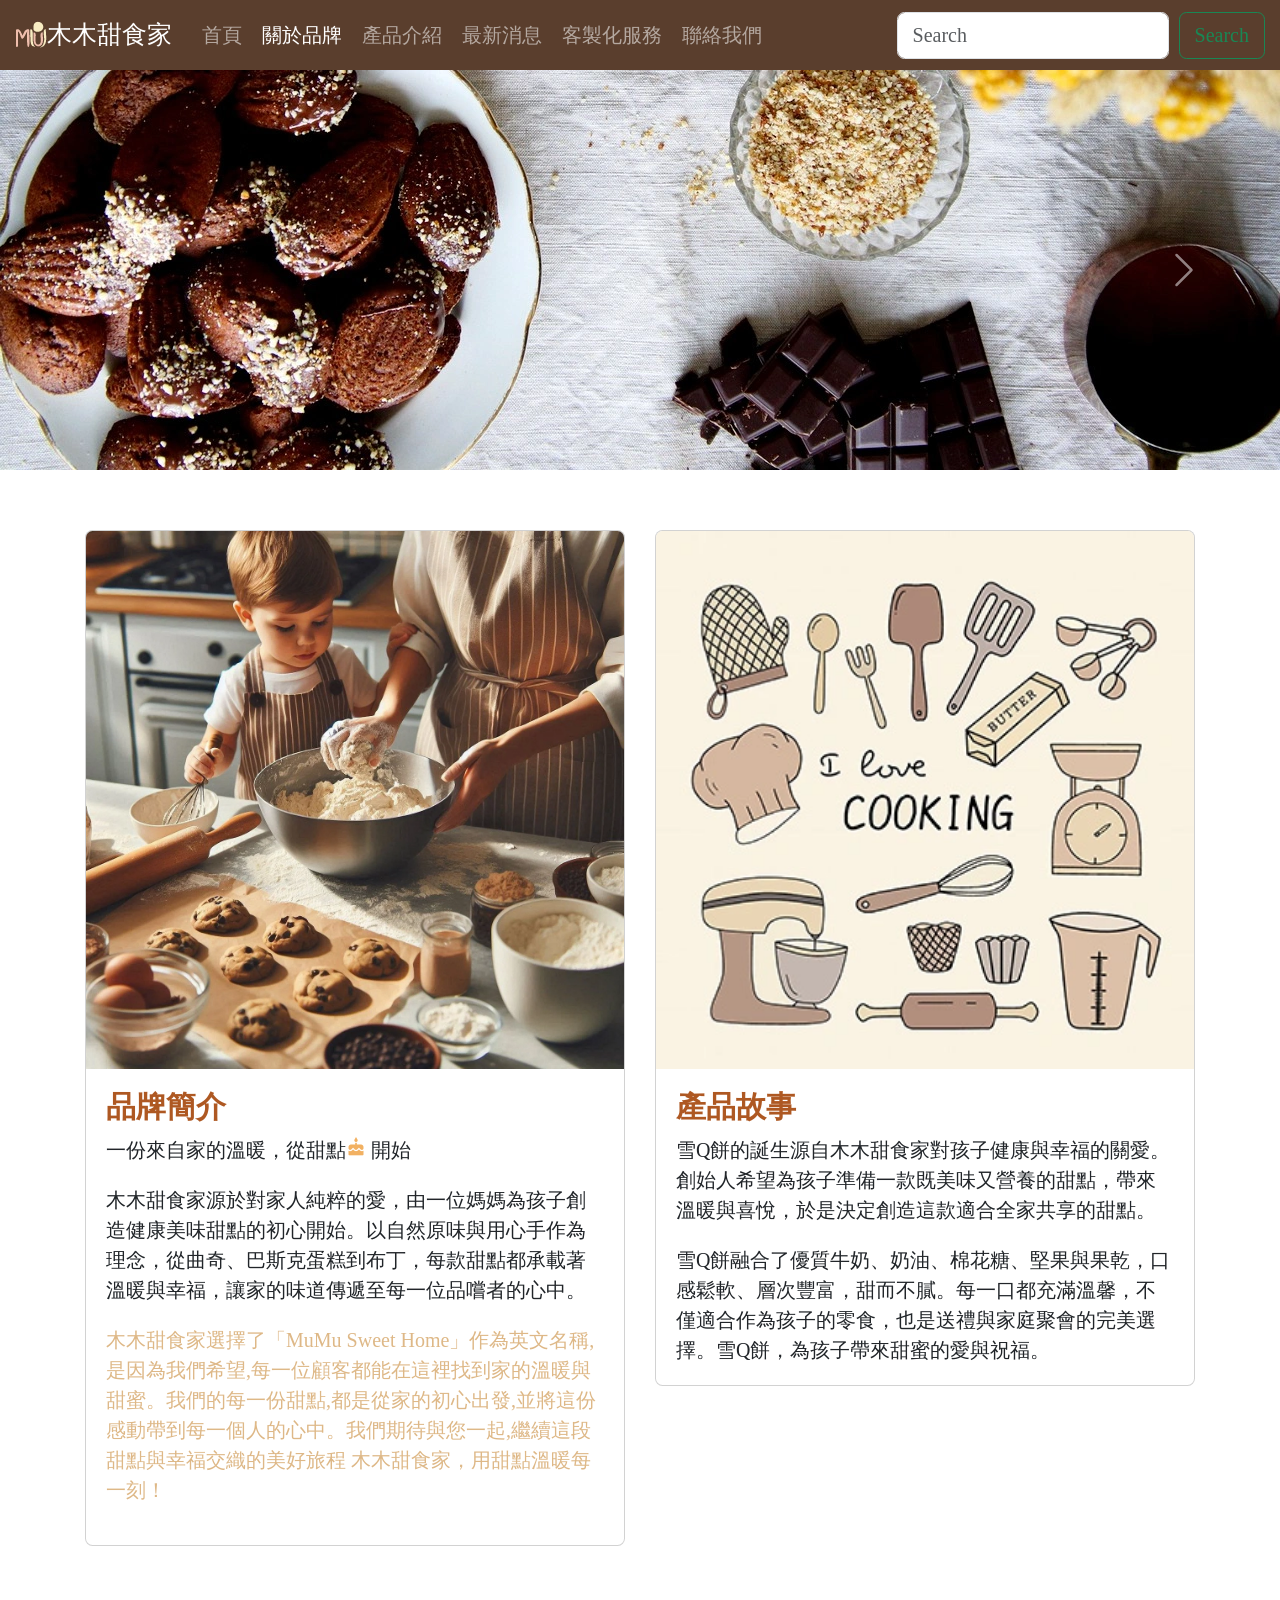
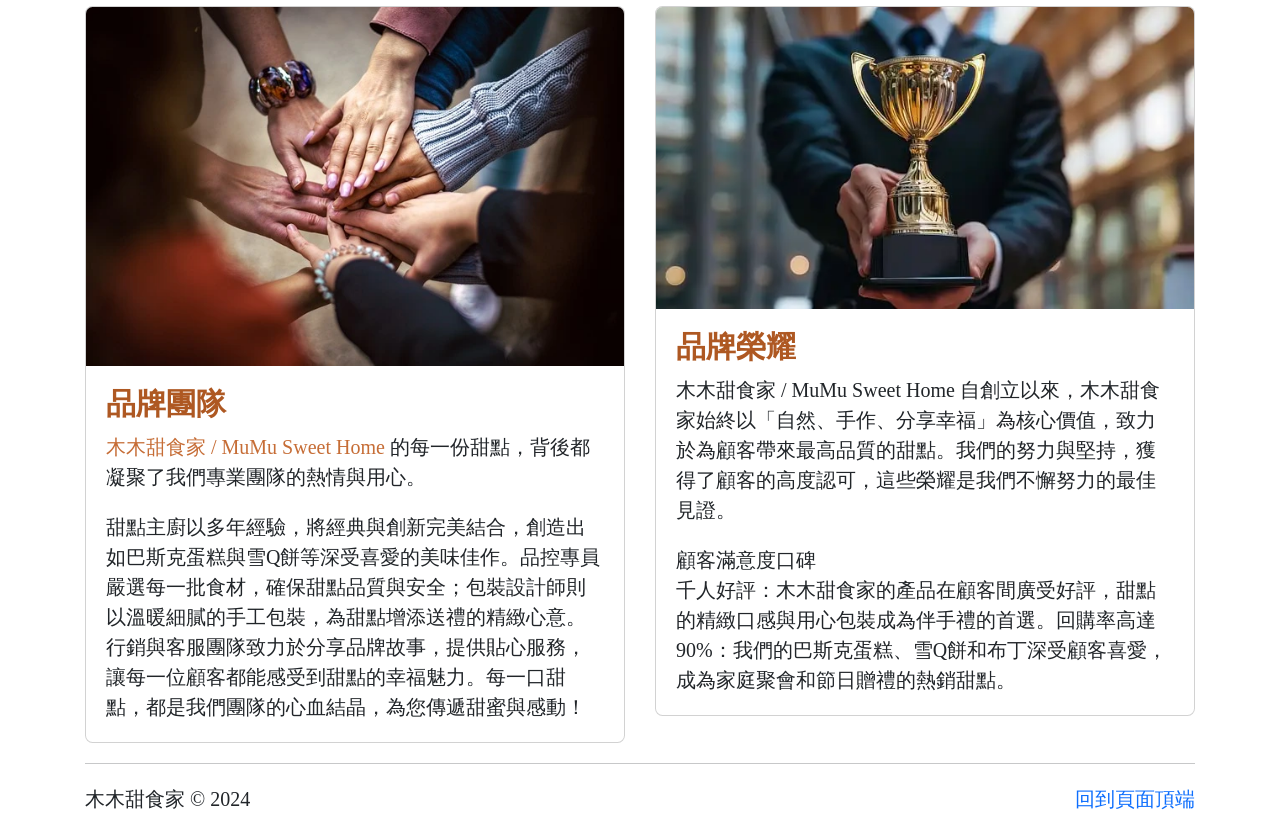
==== about.html @ 68bf941c "Add files via upload" ====
<!doctype html>
<html lang="zh-Hant-TW">
  <head>
    <meta charset="utf-8">
    <meta name="viewport" content="width=device-width, initial-scale=1">
    <meta name="author" content="木木甜食家">
   <meta name="description" content="木木甜食家以自然原味與手作甜點為理念, 從曲奇到雪Q餅, 每款甜點承載溫暖與幸福, 專業團隊用心打造, 讓甜點成為家庭聚會與送禮的最佳選擇">
   <meta name="generator" content="Visual Studio Code">
   <meta name="keywords" content="木木甜食家, MuMu Sweet Home, 品牌故事, 甜點品牌, 手作甜點, 自然原味, 曲奇, 巴斯克蛋糕, 布丁 , 雪Q餅, 幸福甜點, 甜點伴手禮, 甜點回購率, 甜點推薦, 家庭聚會甜點, 節日贈禮, 甜點團隊, 甜點品質, 甜點包裝, 甜點創新, 甜點經典, 健康甜點, 親子甜點, 甜點溫暖, 甜點幸福, 甜點故事">
   <!-- favicon -->
   <link rel="shortcut icon" href="/favicon.ico">
    <title>木木甜食家-關於品牌</title>
    <!-- 借用外部的連結 link放在自己自訂的連結上方 連結bootstrap的css -->
    <link href="https://cdn.jsdelivr.net/npm/bootstrap@5.3.3/dist/css/bootstrap.min.css" rel="stylesheet" integrity="sha384-QWTKZyjpPEjISv5WaRU9OFeRpok6YctnYmDr5pNlyT2bRjXh0JMhjY6hW+ALEwIH" crossorigin="anonymous">
    <!-- 連結google icon的link -->
    <link rel="stylesheet" href="https://fonts.googleapis.com/icon?family=Material+Icons">
    <!-- 自訂的連結 將自己的css跟html網頁link在一起 -->
    <link rel="stylesheet" href="css/custom.css">
    <!-- GA追蹤分析 -->
     <!-- Google tag (gtag.js) -->
<script async src="https://www.googletagmanager.com/gtag/js?id=G-6DK0D7R4P3"></script>
<script>
  window.dataLayer = window.dataLayer || [];
  function gtag(){dataLayer.push(arguments);}
  gtag('js', new Date());

  gtag('config', 'G-6DK0D7R4P3');
</script>
  </head>
  <body>
    <!-- 固定導覽列 header或nav標籤加入"fixed-top" 固定導覽列跟回到頁首擇一就可以了 -->
    <header class="fixed-top">
      <!-- 導覽列 深色背景be-dark navbar-dark 淺色背景be-light-->
      <nav class="navbar navbar-expand-lg bg-dark navbar-dark">
        <div class="container-fluid">
          <img src="images/index/logomu16.png" class="text-center" alt="MuMu Sweet Home">
          <a class="navbar-brand" href="#">木木甜食家</a>
          <button class="navbar-toggler" type="button" data-bs-toggle="collapse" data-bs-target="#navbarSupportedContent" aria-controls="navbarSupportedContent" aria-expanded="false" aria-label="Toggle navigation">
            <span class="navbar-toggler-icon"></span>
          </button>
          <div class="collapse navbar-collapse" id="navbarSupportedContent">
            <ul class="navbar-nav me-auto mb-2 mb-lg-0">
              <li class="nav-item">
                <a class="nav-link" href="index.html">首頁</a>
              </li>
              <li class="nav-item">
                <a class="nav-link active" aria-current="page" href="about.html">關於品牌</a>
              </li>
              <li class="nav-item">
                <a class="nav-link" href="menu.html">產品介紹</a>
              </li>
              <li class="nav-item">
                <a class="nav-link" href="news.html">最新消息</a>
              </li>
              <li class="nav-item">
                <a class="nav-link" href="custom.html">客製化服務</a>
              </li>
              <li class="nav-item">
                <a class="nav-link" href="https://toolkit.url.com.tw/bbs/index.php?email=bbs@trial-157910.url.tw" target="_blank">聯絡我們</a>
              </li>
            </ul>
            <form class="d-flex" role="search">
              <input class="form-control me-2" type="search" placeholder="Search" aria-label="Search">
              <button class="btn btn-outline-success" type="submit">Search</button>
            </form>
          </div>
        </div>
      </nav>
    </header>
    <main>
       <!-- 輪播圖框架 -->
      <div id="carouselExampleInterval" class="carousel slide" data-bs-ride="carousel">
        <div class="carousel-inner">
          <div class="carousel-item active" data-bs-interval="4000">
            <img src="images/index/madeleine-1.webp" class="d-block w-100" alt="瑪德蓮" title="瑪德蓮" aria-label="瑪德蓮">
          </div>
          <div class="carousel-item" data-bs-interval="4000">
            <img src="images/index/cookies-1-1.webp" class="d-block w-100" alt="曲奇餅乾" title="曲奇餅乾" aria-label="曲奇餅乾">
          </div>
          <div class="carousel-item">
            <img src="images/index/cakes-1.webp" class="d-block w-100" alt="巧克力磅蛋糕" title="巧克力磅蛋糕" aria-label="巧克力磅蛋糕">
          </div>
        </div>
        <button class="carousel-control-prev" type="button" data-bs-target="#carouselExampleInterval" data-bs-slide="prev">
          <span class="carousel-control-prev-icon" aria-hidden="true"></span>
          <span class="visually-hidden">Previous</span>
        </button>
        <button class="carousel-control-next" type="button" data-bs-target="#carouselExampleInterval" data-bs-slide="next">
          <span class="carousel-control-next-icon" aria-hidden="true"></span>
          <span class="visually-hidden">Next</span>
        </button>
      </div>
      <!-- 框架 -->
      <div class="container">
        <div class="row">
          <div class="col-lg-6">
            <div class="card mt-5">
              <img src="images/about/ai-generated-640.webp" class="card-img-top" alt="品牌簡介" title="品牌簡介" aria-label="品牌簡介">
              <div class="card-body">
                <h2 class="">品牌簡介</h2>
                <p class="card-text">一份來自家的溫暖，從甜點<i class="material-icons" style="font-size:20px;color:rgb(242, 177, 98)">cake</i>
                  開始</p>
                <p class="card-text">木木甜食家源於對家人純粹的愛，由一位媽媽為孩子創造健康美味甜點的初心開始。以自然原味與用心手作為理念，從曲奇、巴斯克蛋糕到布丁，每款甜點都承載著溫暖與幸福，讓家的味道傳遞至每一位品嚐者的心中。</p><p style="color: burlywood;">木木甜食家選擇了「MuMu Sweet Home」作為英文名稱,是因為我們希望,每一位顧客都能在這裡找到家的溫暖與甜蜜。我們的每一份甜點,都是從家的初心出發,並將這份感動帶到每一個人的心中。我們期待與您一起,繼續這段甜點與幸福交織的美好旅程
                木木甜食家，用甜點溫暖每一刻！</p>
              </div>
            </div>
          </div>
          <div class="col-lg-6">
            <div class="card mt-5">
              <img src="images/about/cooking-640.webp" class="card-img-top" alt="" title="" aria-label="">
              <div class="card-body">
                <h2 class="">產品故事</h2>
                <p class="card-text">雪Q餅的誕生源自木木甜食家對孩子健康與幸福的關愛。創始人希望為孩子準備一款既美味又營養的甜點，帶來溫暖與喜悅，於是決定創造這款適合全家共享的甜點。</p>
                <p class="card-text">雪Q餅融合了優質牛奶、奶油、棉花糖、堅果與果乾，口感鬆軟、層次豐富，甜而不膩。每一口都充滿溫馨，不僅適合作為孩子的零食，也是送禮與家庭聚會的完美選擇。雪Q餅，為孩子帶來甜蜜的愛與祝福。</p>
              </div>
            </div>
          </div>
        </div>
        <div class="row">
          <div class="col-lg-6">
            <div class="card mt-5">
              <img src="images/about/team-4529717_640.webp" class="card-img-top" alt="品牌團隊" title="品牌團隊" aria-label="品牌團隊">
              <div class="card-body">
                <h2 class="">品牌團隊</h2>
                <p class="card-text"> <span class="text-orange">木木甜食家 / MuMu Sweet Home</span> 的每一份甜點，背後都凝聚了我們專業團隊的熱情與用心。
                  </p>
                <p class="card-text">甜點主廚以多年經驗，將經典與創新完美結合，創造出如巴斯克蛋糕與雪Q餅等深受喜愛的美味佳作。品控專員嚴選每一批食材，確保甜點品質與安全；包裝設計師則以溫暖細膩的手工包裝，為甜點增添送禮的精緻心意。行銷與客服團隊致力於分享品牌故事，提供貼心服務，讓每一位顧客都能感受到甜點的幸福魅力。每一口甜點，都是我們團隊的心血結晶，為您傳遞甜蜜與感動！</p>
              </div>
            </div>
          </div>
          <div class="col-lg-6">
            <div class="card mt-5">
              <img src="images/about/trophy-8676528_640.webp" class="card-img-top" alt="品牌榮耀" title="品牌榮耀" aria-label="品牌榮耀">
              <div class="card-body">
                <h2 class="">品牌榮耀</h2>
                <p class="card-text">木木甜食家 / MuMu Sweet Home 
                  自創立以來，木木甜食家始終以「自然、手作、分享幸福」為核心價值，致力於為顧客帶來最高品質的甜點。我們的努力與堅持，獲得了顧客的高度認可，這些榮耀是我們不懈努力的最佳見證。</p>
                <p class="card-text">顧客滿意度口碑</br>千人好評：木木甜食家的產品在顧客間廣受好評，甜點的精緻口感與用心包裝成為伴手禮的首選。回購率高達90%：我們的巴斯克蛋糕、雪Q餅和布丁深受顧客喜愛，成為家庭聚會和節日贈禮的熱銷甜點。
                </p>
              </div>
            </div>
          </div>
        </div>
        <hr>
      </div> 
      <!-- 把footer變容器 -->
      <footer class="container">
        <!-- fioat-end浮動靠右 -->
        <p class="float-end"><a href="#top">回到頁面頂端</a></P>
        <P>木木甜食家 &copy; 2024</P>
      </footer>
    </main>
    <script src="https://cdn.jsdelivr.net/npm/bootstrap@5.3.3/dist/js/bootstrap.bundle.min.js" 
    integrity="sha384-YvpcrYf0tY3lHB60NNkmXc5s9fDVZLESaAA55NDzOxhy9GkcIdslK1eN7N6jIeHz" 
    crossorigin="anonymous"></script>
  </body>
</html>
---- css/custom.css ----
/* 導覽列背景顏色  */
:root,
[data-bs-theme=light] {
  --bs-dark-rgb: 90, 62, 45;
}

:root,
[data-bs-theme=light] {
--bs-primary-text-emphasis: #ed9e28;
}

/* 連結google Fonts雲端字體，提供用戶一致體驗UX；copy @import url 的連結回來貼在custom.css */
@import url('https://fonts.googleapis.com/css2?family=Noto+Sans+TC:wght@400&display=swap');

/* 套用google Fonts雲端字體；透過BODY標籤，改變全部的文案預設字體*/
body{font-family: "微軟正黑體","Noto Sans TC", serif;}

/* 更改根元素的文字大小，1rem=16px */
html{font-size: 20PX;}

/* 改善手機顯示carousel太小的問題 */
.carousel {
  margin-top: 70px; /* 根據 navbar 的高度調整，預設 bootstrap navbar 高度約為 56px */
}
/* 固定carousel圖片高度 height可以改設定 min-height/max-height 改善手機顯示的問題 */
.carousel-item img{
  width: 100%;
  height: auto; 
  margin: auto;
  object-fit: cover; /* 確保圖片比例不變，並填充容器 */
}



/* 按鈕顏色要自訂 在bootstrap.css找到按鈕顏色EX:btn-primary(藍色)的程式碼抓回來再自己把原本設定的藍改成你要的顏色 */
.btn-primary {
  --bs-btn-color: #fff;
  --bs-btn-bg: #a24c17;
  --bs-btn-border-color: #a24c17;
  --bs-btn-hover-color: #fff;
  --bs-btn-hover-bg: #b15922;
  --bs-btn-hover-border-color: #b15922;
  --bs-btn-focus-shadow-rgb: 49, 132, 253;
  --bs-btn-active-color: #fff;
  --bs-btn-active-bg: #b15922;
  --bs-btn-active-border-color: #a24c17;
  --bs-btn-active-shadow: inset 0 3px 5px rgba(0, 0, 0, 0.125);
  --bs-btn-disabled-color: #fff;
  --bs-btn-disabled-bg: #a24c17;
  --bs-btn-disabled-border-color: #a24c17;
}

/* 拿掉超連結文字下底線  複合選取器 footer跟a {屬性 文字裝飾 :值none不要 } line-through刪除線  underline下底線 */
footer a {text-decoration: none;}

/* 選取器是類別，影響個別，需要手動套用 */
.h2-pink{font-size: 1.5rem;font-weight: 900;color: #F2A6B2; }

/* 選取器是標籤，影響整體 */
h2{font-size: 1.5rem; font-weight: 900; color:#ae5822 ;}

textIndent{text-indent: 2rem;}

.text-orange{color:#c66d36 ;}
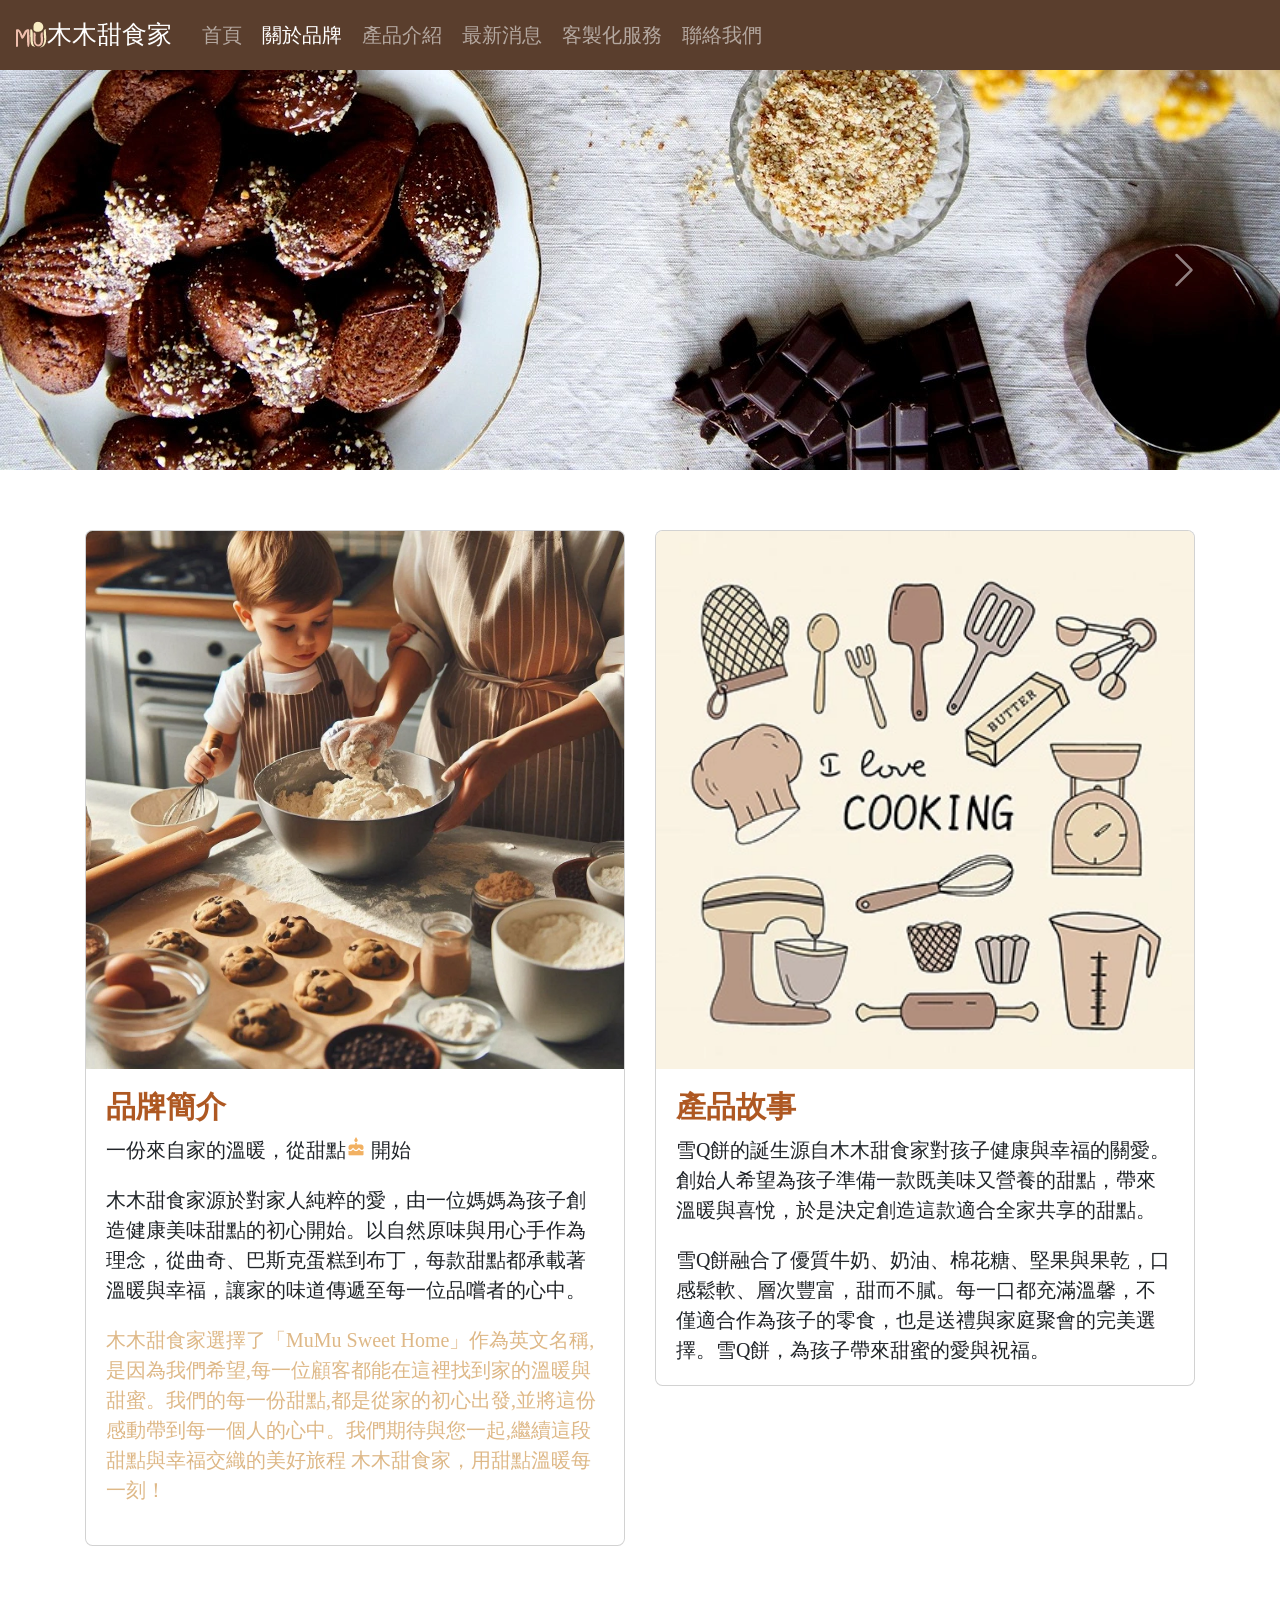
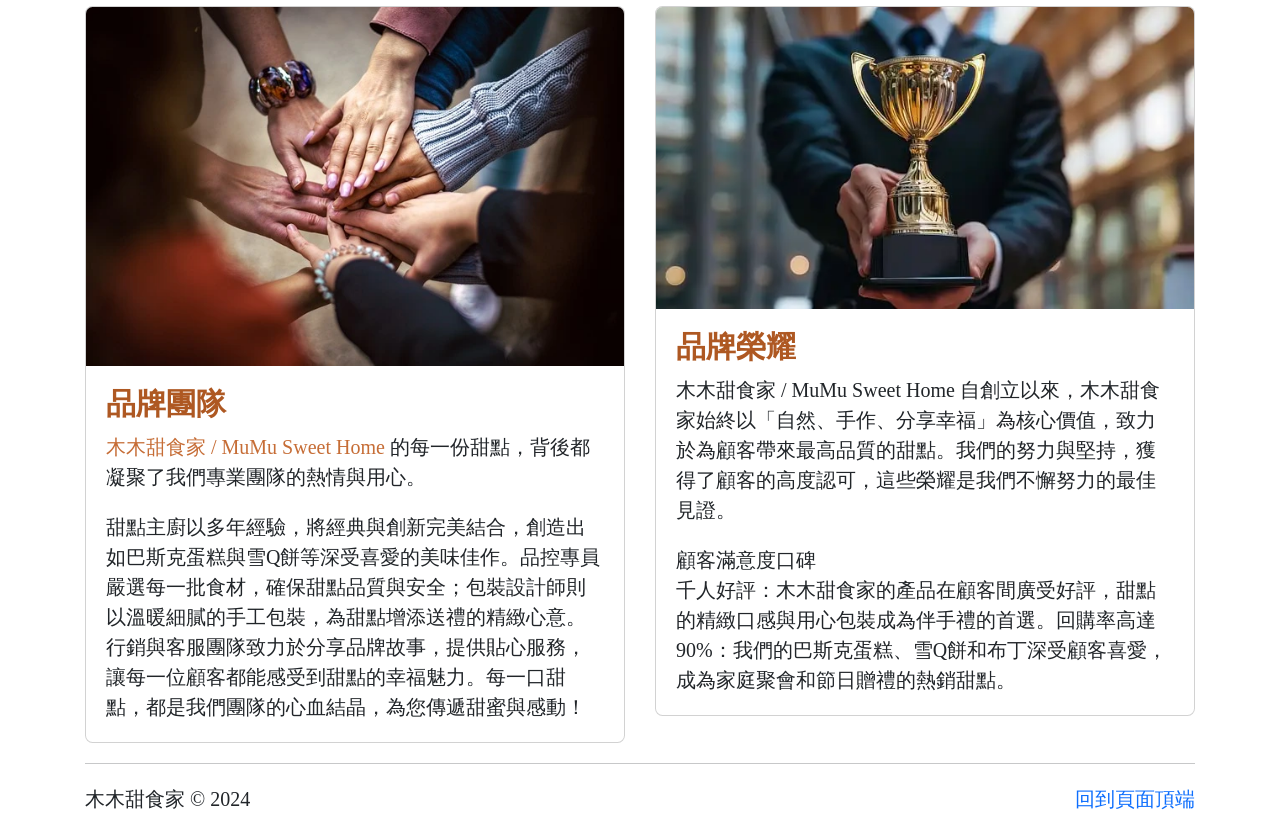
==== commit c186e11b: "Add files via upload" ====
--- a/about.html
+++ b/about.html
@@ -17,15 +17,6 @@
     <!-- 自訂的連結 將自己的css跟html網頁link在一起 -->
     <link rel="stylesheet" href="css/custom.css">
     <!-- GA追蹤分析 -->
-     <!-- Google tag (gtag.js) -->
-<script async src="https://www.googletagmanager.com/gtag/js?id=G-6DK0D7R4P3"></script>
-<script>
-  window.dataLayer = window.dataLayer || [];
-  function gtag(){dataLayer.push(arguments);}
-  gtag('js', new Date());
-
-  gtag('config', 'G-6DK0D7R4P3');
-</script>
   </head>
   <body>
     <!-- 固定導覽列 header或nav標籤加入"fixed-top" 固定導覽列跟回到頁首擇一就可以了 -->
@@ -59,10 +50,9 @@
                 <a class="nav-link" href="https://toolkit.url.com.tw/bbs/index.php?email=bbs@trial-157910.url.tw" target="_blank">聯絡我們</a>
               </li>
             </ul>
-            <form class="d-flex" role="search">
-              <input class="form-control me-2" type="search" placeholder="Search" aria-label="Search">
-              <button class="btn btn-outline-success" type="submit">Search</button>
-            </form>
+            <script async src="https://cse.google.com/cse.js?cx=9753ba6b9b1a444a7">
+            </script>
+            <div class="gcse-searchbox"></div>
           </div>
         </div>
       </nav>
@@ -91,6 +81,7 @@
         </button>
       </div>
       <!-- 框架 -->
+      <div class="gcse-searchresults"></div>
       <div class="container">
         <div class="row">
           <div class="col-lg-6">
